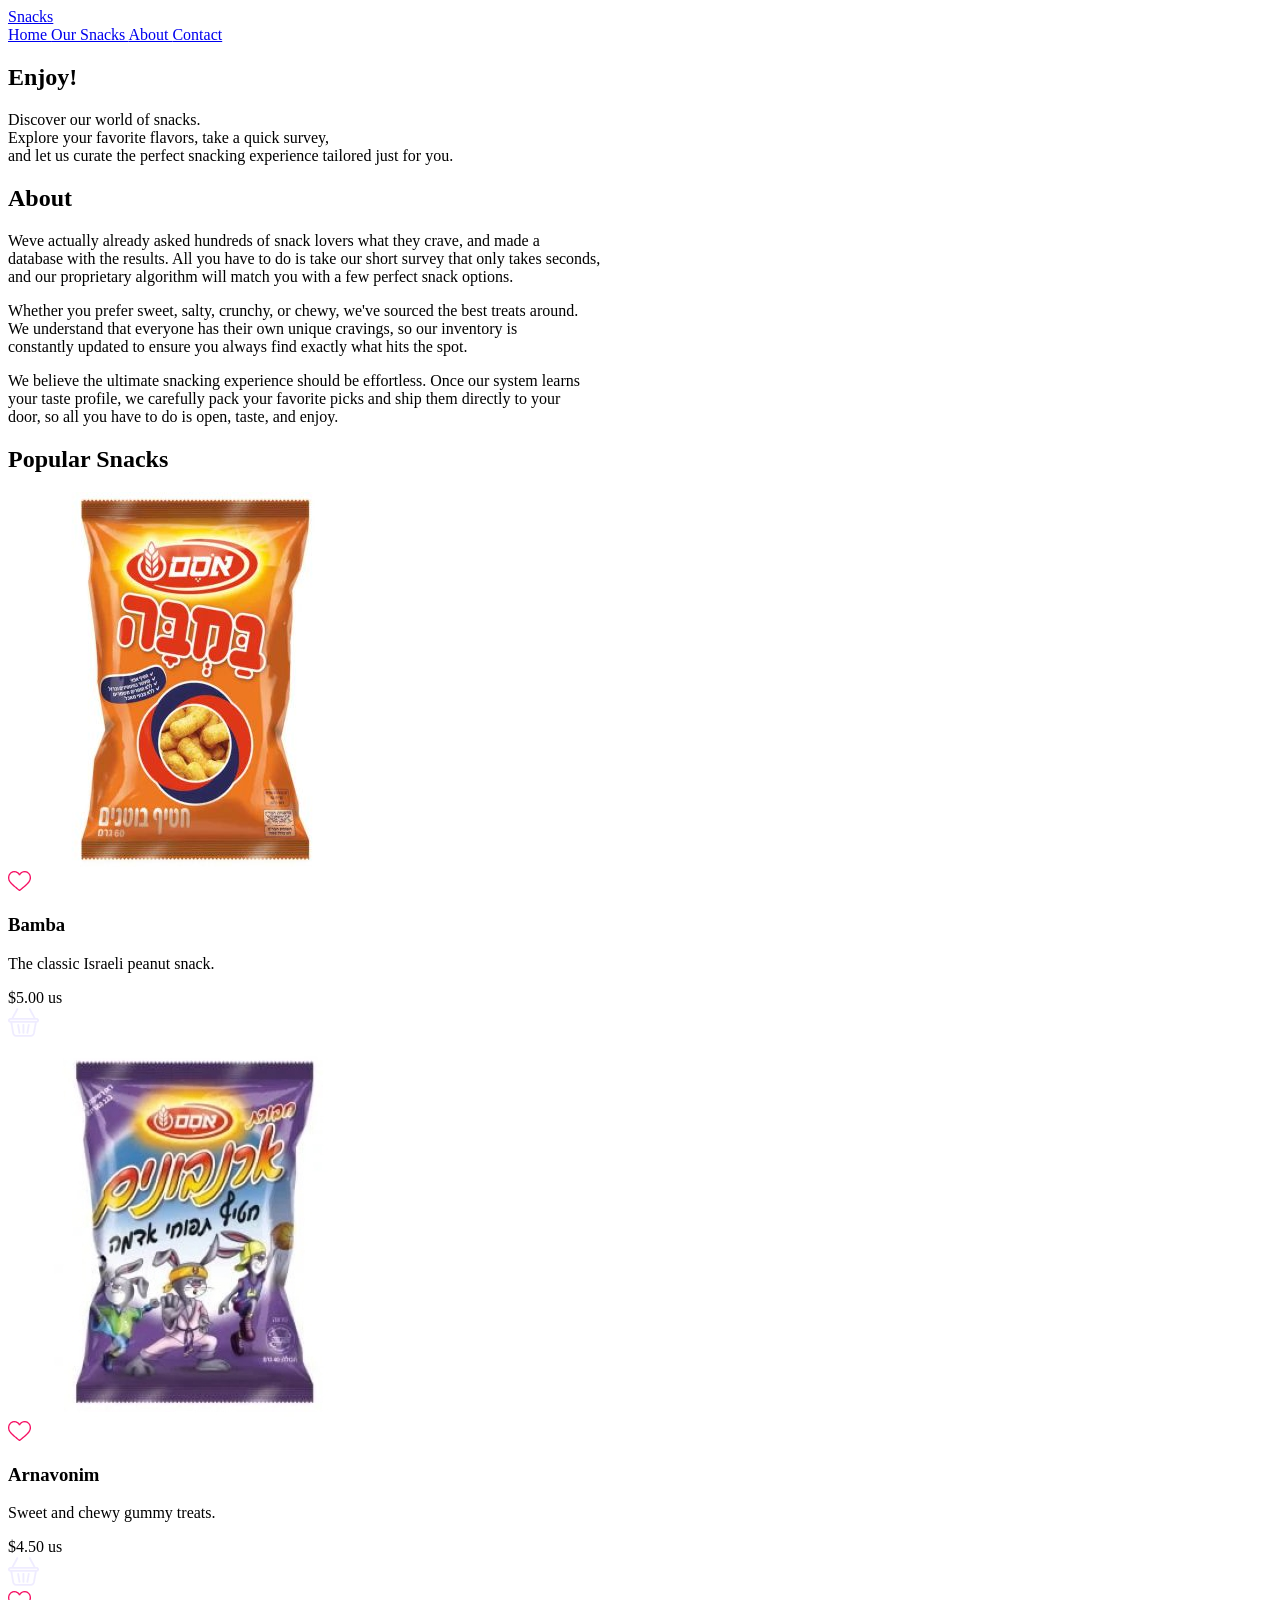
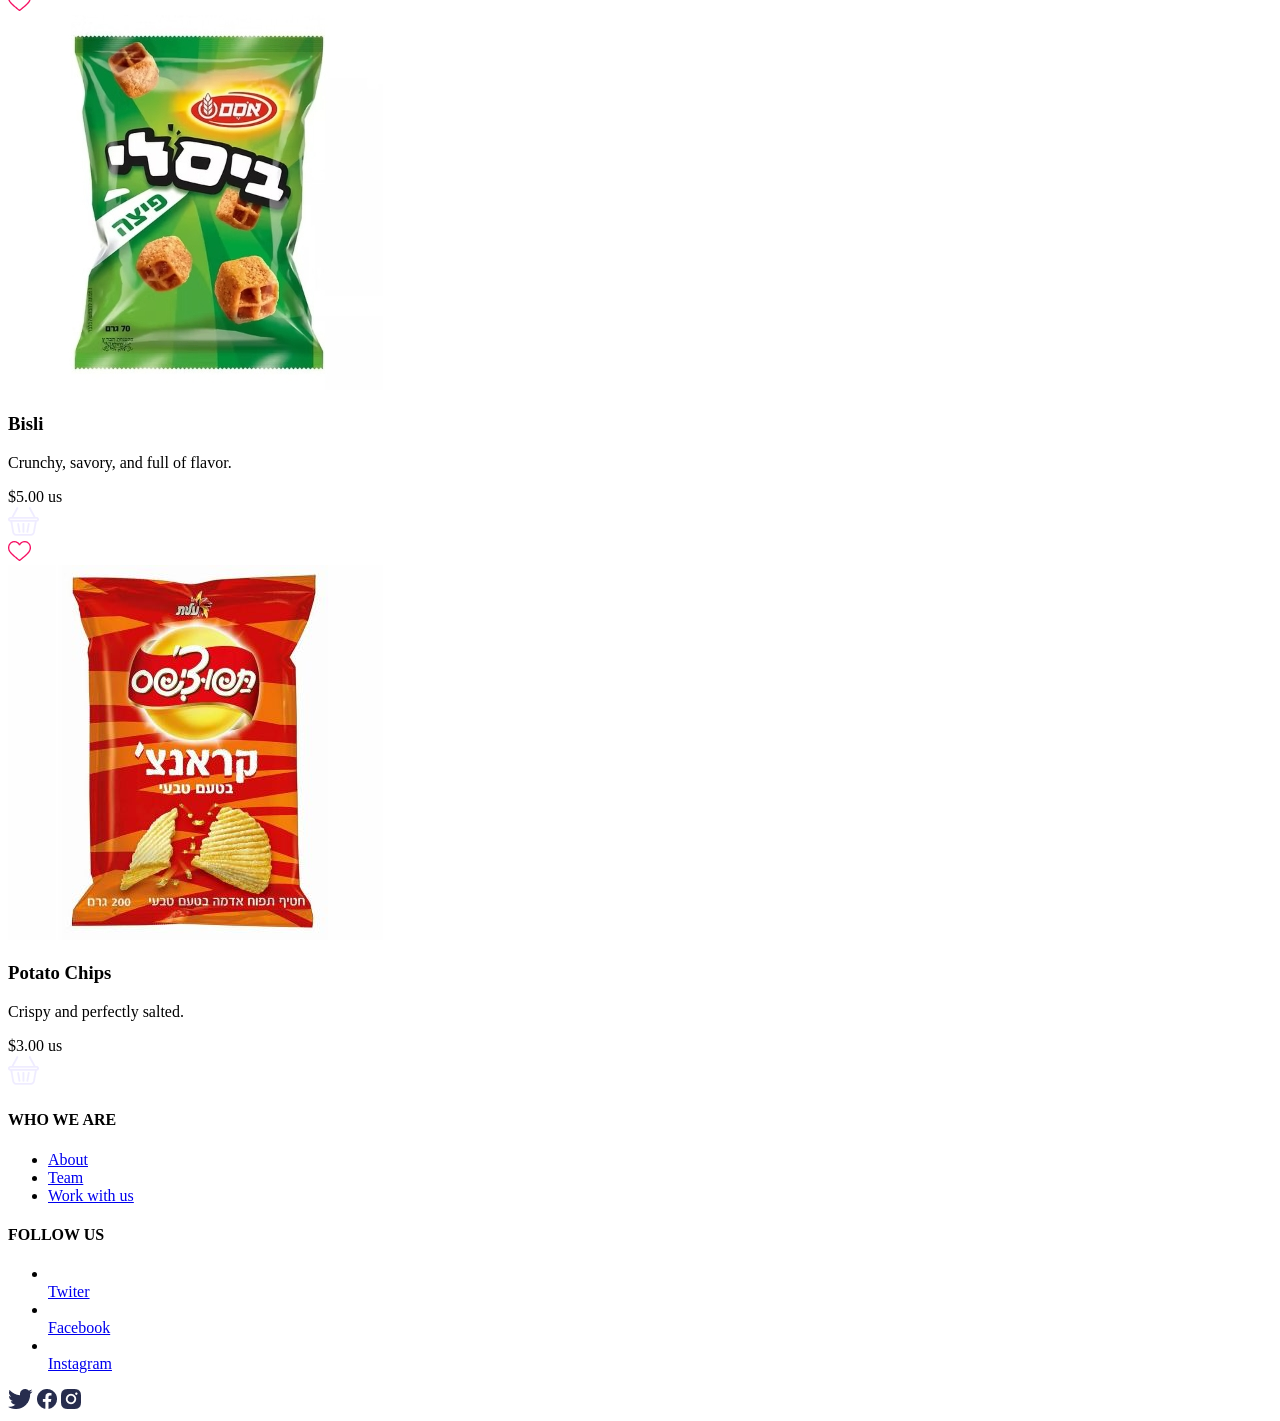
==== index.html @ 6602edfd "Update images and html" ====
<!DOCTYPE html>
<html>
    <head>
        <title> Snacks Page</title>
        <link rel="css/style.css" href="style.css">
    </head>
    <body>
        <header>
            <a href = "#">
                <span> Snacks </span>
            </a>
        </header>
        <nav>
            <a href = "#"> Home </a>
            <a href = "#"> Our Snacks </a>
            <a href = "#"> About </a>
            <a href = "#"> Contact </a>
        </nav>
        <main>
            <section>
                <h1> Enjoy! </h1>
                <p>Discover our world of snacks.<br>
                Explore your favorite flavors, take a quick survey,<br>
                and let us curate the perfect snacking experience tailored just for you.</p>
            </section>
                <h2>About</h2>
                <p>Weve actually already asked hundreds of snack lovers what they crave, and made a<br>
                database with the results. All you have to do is take our short survey that only takes seconds,<br>
                and our proprietary algorithm will match you with a few perfect snack options.</p>
                <p>Whether you prefer sweet, salty, crunchy, or chewy, we've sourced the best treats around.<br>
                We understand that everyone has their own unique cravings, so our inventory is<br>
                constantly updated to ensure you always find exactly what hits the spot.</p>
                <p>We believe the ultimate snacking experience should be effortless. Once our system learns<br>
                your taste profile, we carefully pack your favorite picks and ship them directly to your<br>
                door, so all you have to do is open, taste, and enjoy.</p>
                <h2> Popular Snacks </h2>
           <section class="products-container">
                <div class="product-card">
                    <div class="image-wrapper">
                        <img src="images/Bamba.jpg" alt="Bamba" title="Bamba" class="main-snack-img">
                        <div class="heart-container">
                            <img src="images/heart.png" alt="Like" title="Like" class="icon-img">
                        </div>
                    </div>
                    <h3>Bamba</h3>
                    <p>The classic Israeli peanut snack.</p>
                    <div class="card-bottom">
                        <span class="price">$5.00 us</span>
                        <div class="basket-container">
                            <img src="images/shopping-basket.png" alt="Add to cart" title="Add to cart" class="icon-img">
                        </div>
                    </div>
                </div>

                <div class="product-card">
                    <div class="image-wrapper">
                        <img src="images/Arnavonim.jpg" alt="Arnavonim" title="Arnavonim">
                        <div class="heart-container">
                            <img src="images/heart.png" alt="Like" title="Like" class="icon-img">
                        </div>
                    </div>
                    <h3>Arnavonim</h3>
                    <p>Sweet and chewy gummy treats.</p>
                    <div class="card-bottom"></div>
                        <span class="price">$4.50 us</span>
                        <div class="basket-container">
                            <img src="images/shopping-basket.png" alt="Add to cart" title="Add to cart" class="icon-img">
                        </div>
                    </div>
                </div>

                <div class="product-card">
                    <div class="image-wrapper">
                        <div class="heart-container">
                            <img src="images/heart.png" alt="Like" title="Like" class="icon-img">
                        </div>
                    </div>
                    <img src="images/Bisli.jpg" alt="Bisli" title="Bisli">
                    <h3>Bisli</h3>
                    <p>Crunchy, savory, and full of flavor.</p>
                    <div class="card-bottom">
                        <span class="price">$5.00 us</span>
                        <div class="basket-container">
                            <img src="images/shopping-basket.png" alt="Add to cart" title="Add to cart" class="icon-img">
                        </div>
                    </div>
                </div>

                <div class="product-card">
                    <div class="image-wrapper">
                        <div class="heart-container">
                            <img src="images/heart.png" alt="Like" title="Like" class="icon-img">
                        </div>
                    </div>
                    <img src="images/chips.jpg" alt="Chips" title="Chips">
                    <h3>Potato Chips</h3>
                    <p>Crispy and perfectly salted.</p>
                    <div class="card-bottom"></div>
                        <span class="price">$3.00 us</span>
                        <div class="basket-container">
                            <img src="images/shopping-basket.png" alt="Add to cart" title="Add to cart" class="icon-img">
                        </div>
                    </div>
                </div>
            </section>
        </main>
        <footer>
            <section>
                <h4> WHO WE ARE </h4>
                <ul class="clean-list">
                    <li><a href="#"> About </a></li>
                    <li><a href="#"> Team </a></li>
                    <li><a href="#"> Work with us</a></li>
                </ul>
                <h4> FOLLOW US </h4>
                <ul class="clean-list">
                    <li></li><a href="#">Twiter </a></li>
                    <li></li><a href="#"> Facebook </a></li>
                    <li></li><a href="#"> Instagram </a></li>
                </ul>
            </section>
            <section>
                <a href="#"><img src="images/twiter.png" alt="" title=""></a>
                <a href="#"><img src="images/facebook.png" alt="" title=""></a>
                <a href="#"><img src="images/instagram.png" alt="" title=""></a>
            </section>
        </footer>
    </body>
</html>
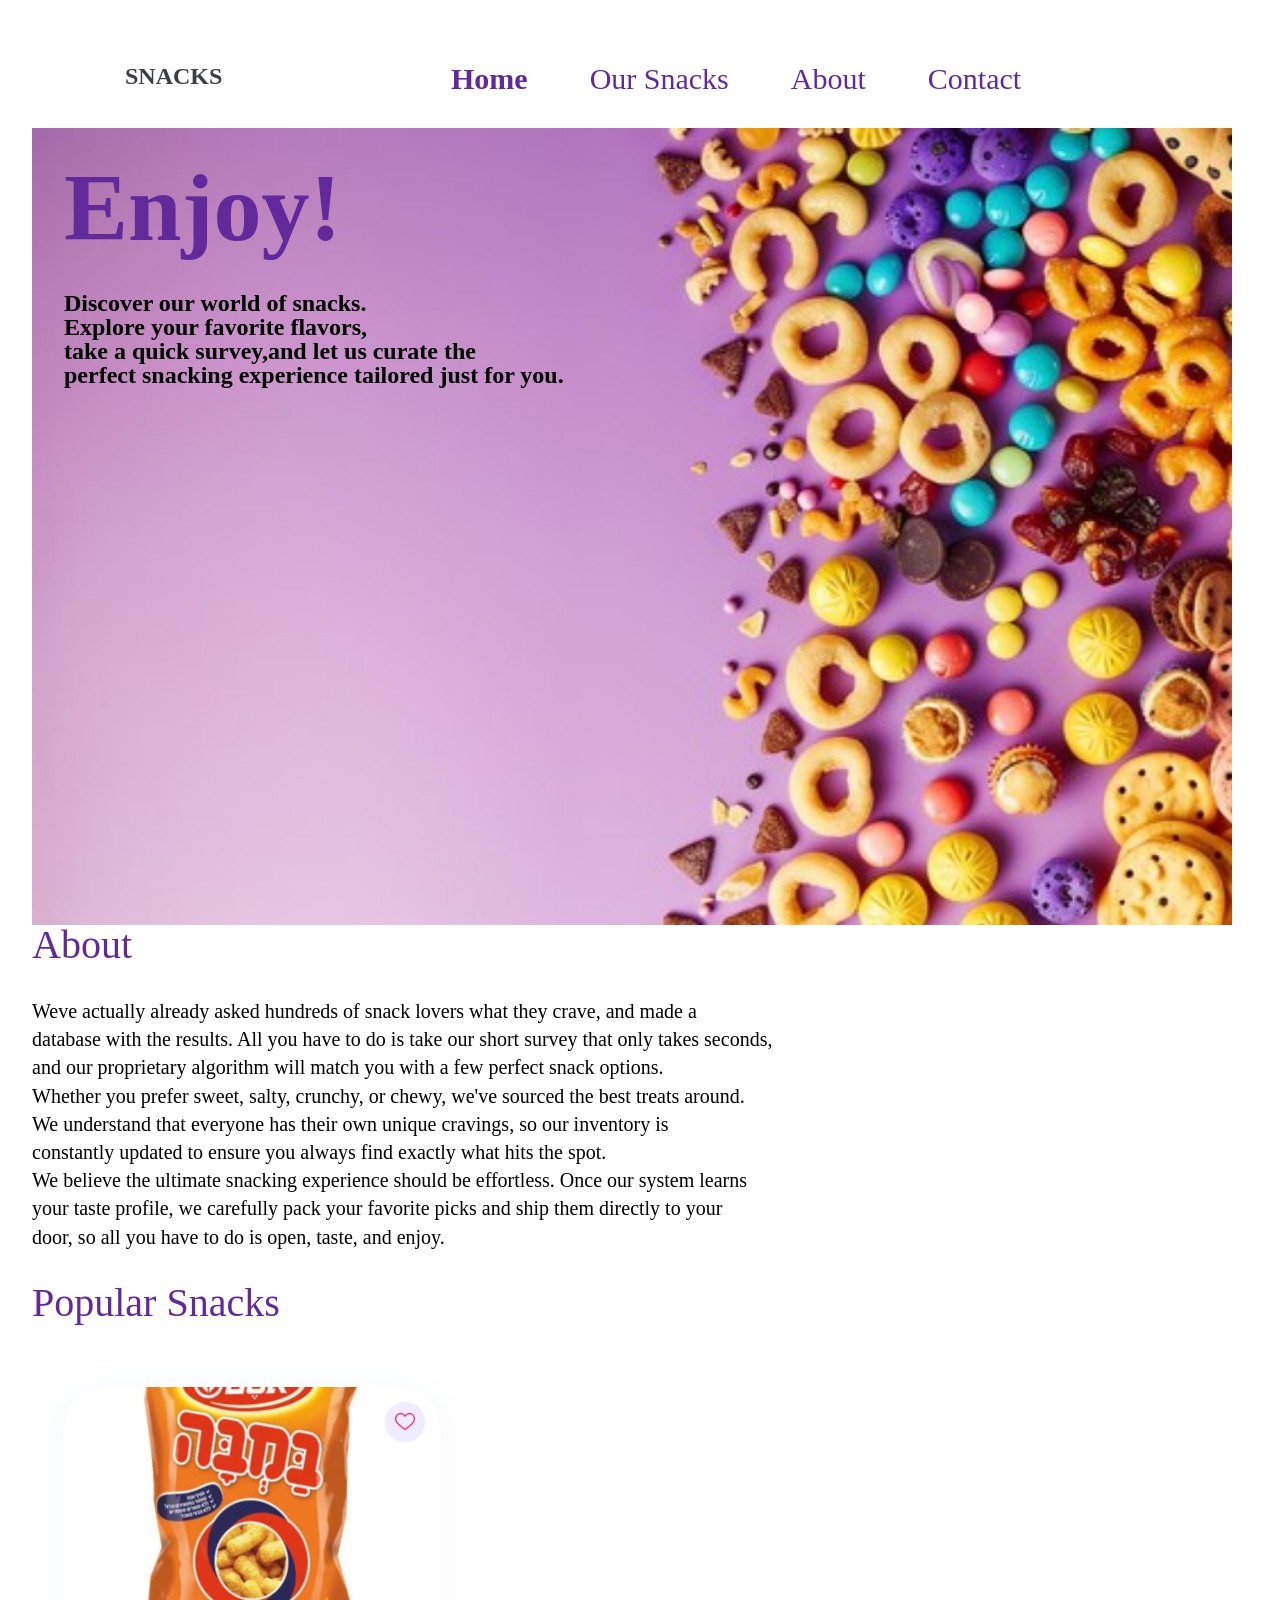
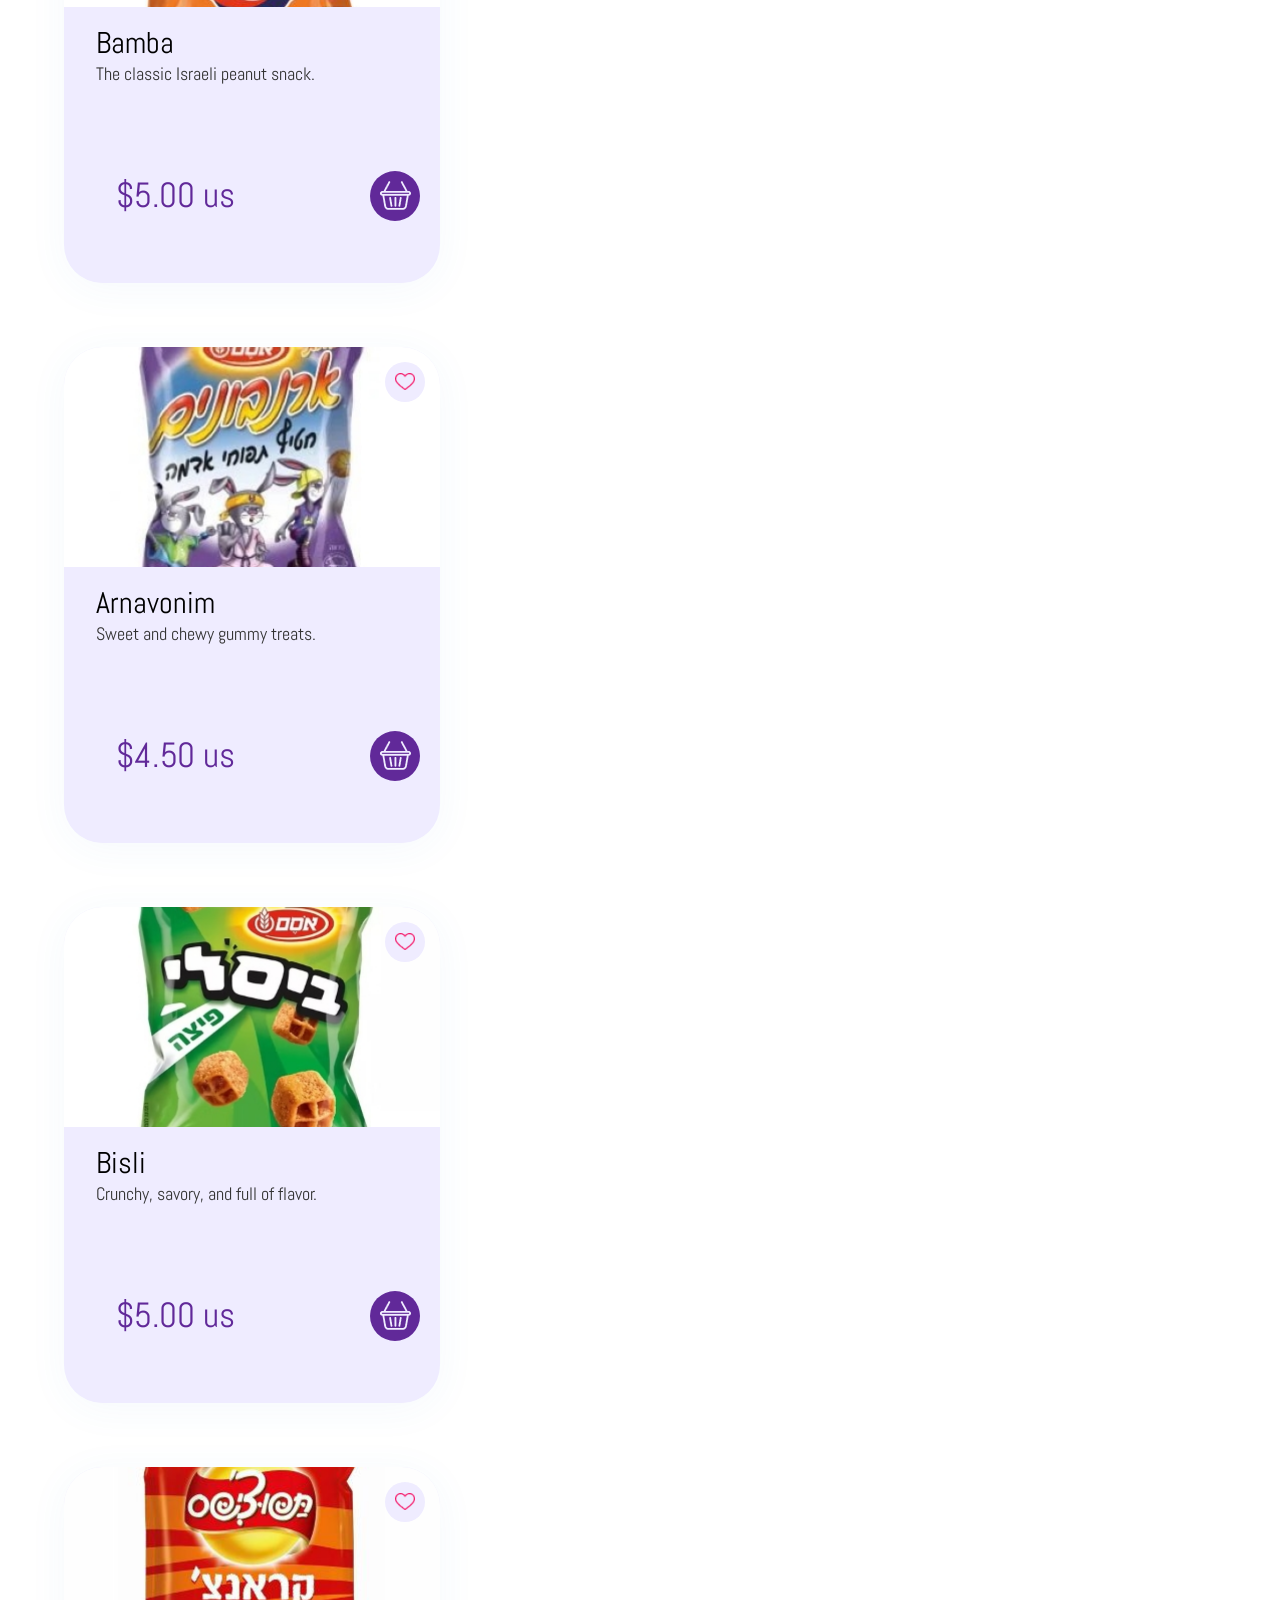
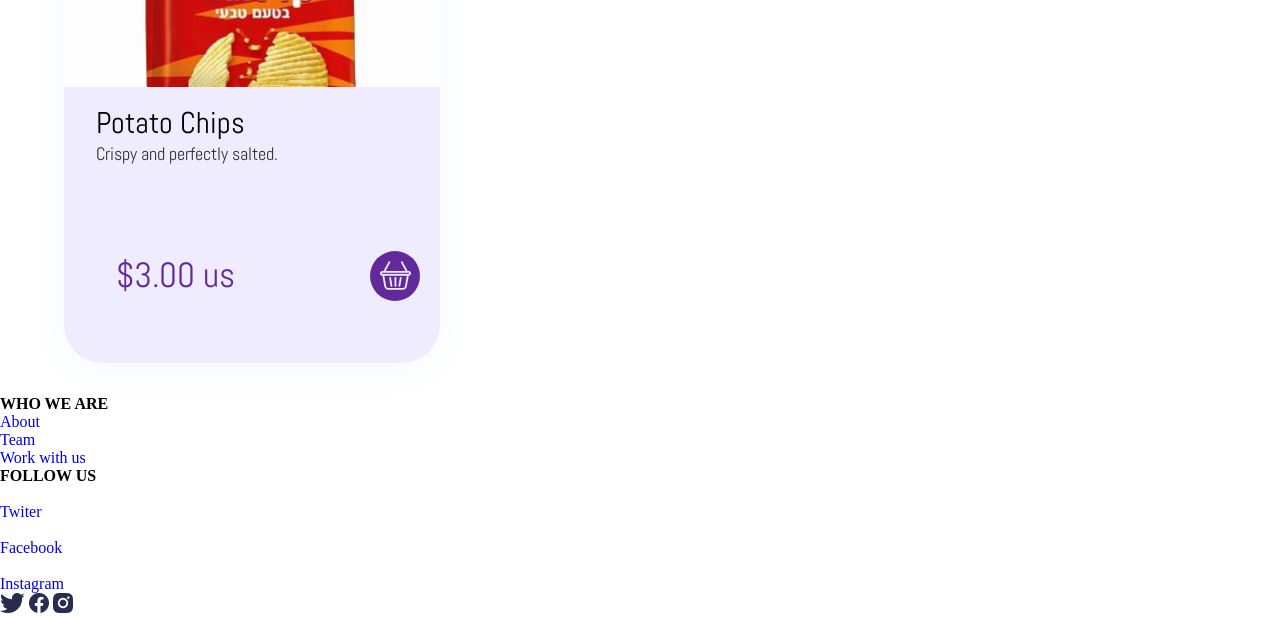
==== commit e43e01af: "Update all docs" ====
--- a/index.html
+++ b/index.html
@@ -2,108 +2,112 @@
 <html>
     <head>
         <title> Snacks Page</title>
-        <link rel="css/style.css" href="style.css">
+        <link rel="stylesheet" href="css/style.css">
     </head>
     <body>
-        <header>
-            <a href = "#">
-                <span> Snacks </span>
-            </a>
-        </header>
-        <nav>
-            <a href = "#"> Home </a>
-            <a href = "#"> Our Snacks </a>
-            <a href = "#"> About </a>
-            <a href = "#"> Contact </a>
-        </nav>
-        <main>
-            <section>
-                <h1> Enjoy! </h1>
-                <p>Discover our world of snacks.<br>
-                Explore your favorite flavors, take a quick survey,<br>
-                and let us curate the perfect snacking experience tailored just for you.</p>
-            </section>
-                <h2>About</h2>
-                <p>Weve actually already asked hundreds of snack lovers what they crave, and made a<br>
-                database with the results. All you have to do is take our short survey that only takes seconds,<br>
-                and our proprietary algorithm will match you with a few perfect snack options.</p>
-                <p>Whether you prefer sweet, salty, crunchy, or chewy, we've sourced the best treats around.<br>
-                We understand that everyone has their own unique cravings, so our inventory is<br>
-                constantly updated to ensure you always find exactly what hits the spot.</p>
-                <p>We believe the ultimate snacking experience should be effortless. Once our system learns<br>
-                your taste profile, we carefully pack your favorite picks and ship them directly to your<br>
-                door, so all you have to do is open, taste, and enjoy.</p>
-                <h2> Popular Snacks </h2>
-           <section class="products-container">
-                <div class="product-card">
-                    <div class="image-wrapper">
-                        <img src="images/Bamba.jpg" alt="Bamba" title="Bamba" class="main-snack-img">
-                        <div class="heart-container">
-                            <img src="images/heart.png" alt="Like" title="Like" class="icon-img">
+        <div id="wrapper">
+            <header>
+                <a href = "#" id="logo">
+                    <span> SNACKS </span>
+                </a>
+                <nav>
+                    <a href = "#"> Home </a>
+                    <a href = "#"> Our Snacks </a>
+                    <a href = "#"> About </a>
+                    <a href = "#"> Contact </a>
+                </nav>
+            </header>
+            <main>
+                <section class="first">
+                    <h1> Enjoy! </h1>
+                    <p>Discover our world of snacks.<br>
+                    Explore your favorite flavors, <br>
+                    take a quick survey,and let us curate the<br>
+                     perfect snacking experience tailored just for you.</p>
+                </section>
+                <section class="sec">
+                    <h2>About</h2>
+                    <p>Weve actually already asked hundreds of snack lovers what they crave, and made a<br>
+                    database with the results. All you have to do is take our short survey that only takes seconds,<br>
+                    and our proprietary algorithm will match you with a few perfect snack options.</p>
+                    <p>Whether you prefer sweet, salty, crunchy, or chewy, we've sourced the best treats around.<br>
+                    We understand that everyone has their own unique cravings, so our inventory is<br>
+                    constantly updated to ensure you always find exactly what hits the spot.</p>
+                    <p>We believe the ultimate snacking experience should be effortless. Once our system learns<br>
+                    your taste profile, we carefully pack your favorite picks and ship them directly to your<br>
+                    door, so all you have to do is open, taste, and enjoy.</p>
+                </section>
+                <section class="products-container">
+                    <h2> Popular Snacks </h2>
+                    <div class="product-card">
+                        <div class="image-wrapper">
+                            <img src="images/Bamba.jpg" alt="Bamba" title="Bamba" class="main-snack-img">
+                            <div class="heart-container">
+                                <img src="images/heart.png" alt="Like" title="Like" class="icon-img">
+                            </div>
+                        </div>
+                        <h3>Bamba</h3>
+                        <p>The classic Israeli peanut snack.</p>
+                        <div class="card-bottom">
+                            <span class="price">$5.00 us</span>
+                            <div class="basket-container">
+                                <img src="images/shopping-basket.png" alt="Add to cart" title="Add to cart" class="icon-img">
+                            </div>
                         </div>
                     </div>
-                    <h3>Bamba</h3>
-                    <p>The classic Israeli peanut snack.</p>
-                    <div class="card-bottom">
-                        <span class="price">$5.00 us</span>
-                        <div class="basket-container">
-                            <img src="images/shopping-basket.png" alt="Add to cart" title="Add to cart" class="icon-img">
+    
+                    <div class="product-card">
+                        <div class="image-wrapper">
+                            <img src="images/Arnavonim.jpg" alt="Arnavonim" title="Arnavonim" class="main-snack-img">
+                            <div class="heart-container">
+                                <img src="images/heart.png" alt="Like" title="Like" class="icon-img">
+                            </div>
+                        </div>
+                        <h3>Arnavonim</h3>
+                        <p>Sweet and chewy gummy treats.</p>
+                        <div class="card-bottom">
+                            <span class="price">$4.50 us</span>
+                            <div class="basket-container">
+                                <img src="images/shopping-basket.png" alt="Add to cart" title="Add to cart" class="icon-img">
+                            </div>
                         </div>
                     </div>
-                </div>
-
-                <div class="product-card">
-                    <div class="image-wrapper">
-                        <img src="images/Arnavonim.jpg" alt="Arnavonim" title="Arnavonim">
-                        <div class="heart-container">
-                            <img src="images/heart.png" alt="Like" title="Like" class="icon-img">
+                    <div class="product-card">
+                        <div class="image-wrapper">
+                            <img src="images/Bisli.jpg" alt="Bisli" title="Bisli" class="main-snack-img">
+                            <div class="heart-container">
+                                <img src="images/heart.png" alt="Like" title="Like" class="icon-img">
+                            </div>
+                        </div>
+                        <h3>Bisli</h3>
+                        <p>Crunchy, savory, and full of flavor.</p>
+                        <div class="card-bottom">
+                            <span class="price">$5.00 us</span>
+                            <div class="basket-container">
+                                <img src="images/shopping-basket.png" alt="Add to cart" title="Add to cart" class="icon-img">
+                            </div>
                         </div>
                     </div>
-                    <h3>Arnavonim</h3>
-                    <p>Sweet and chewy gummy treats.</p>
-                    <div class="card-bottom"></div>
-                        <span class="price">$4.50 us</span>
-                        <div class="basket-container">
-                            <img src="images/shopping-basket.png" alt="Add to cart" title="Add to cart" class="icon-img">
+
+                    <div class="product-card">
+                        <div class="image-wrapper">
+                            <img src="images/chips.jpg" alt="Chips" title="Chips" class="main-snack-img">
+                            <div class="heart-container">
+                                <img src="images/heart.png" alt="Like" title="Like" class="icon-img">
+                            </div>
+                        </div>
+                        <h3>Potato Chips</h3>
+                        <p>Crispy and perfectly salted.</p>
+                        <div class="card-bottom">
+                            <span class="price">$3.00 us</span>
+                            <div class="basket-container">
+                                <img src="images/shopping-basket.png" alt="Add to cart" title="Add to cart" class="icon-img">
+                            </div>
                         </div>
                     </div>
-                </div>
-
-                <div class="product-card">
-                    <div class="image-wrapper">
-                        <div class="heart-container">
-                            <img src="images/heart.png" alt="Like" title="Like" class="icon-img">
-                        </div>
-                    </div>
-                    <img src="images/Bisli.jpg" alt="Bisli" title="Bisli">
-                    <h3>Bisli</h3>
-                    <p>Crunchy, savory, and full of flavor.</p>
-                    <div class="card-bottom">
-                        <span class="price">$5.00 us</span>
-                        <div class="basket-container">
-                            <img src="images/shopping-basket.png" alt="Add to cart" title="Add to cart" class="icon-img">
-                        </div>
-                    </div>
-                </div>
-
-                <div class="product-card">
-                    <div class="image-wrapper">
-                        <div class="heart-container">
-                            <img src="images/heart.png" alt="Like" title="Like" class="icon-img">
-                        </div>
-                    </div>
-                    <img src="images/chips.jpg" alt="Chips" title="Chips">
-                    <h3>Potato Chips</h3>
-                    <p>Crispy and perfectly salted.</p>
-                    <div class="card-bottom"></div>
-                        <span class="price">$3.00 us</span>
-                        <div class="basket-container">
-                            <img src="images/shopping-basket.png" alt="Add to cart" title="Add to cart" class="icon-img">
-                        </div>
-                    </div>
-                </div>
-            </section>
-        </main>
+                </section>
+            </main>
+        </div>
         <footer>
             <section>
                 <h4> WHO WE ARE </h4>
--- a/css/style.css
+++ b/css/style.css
@@ -0,0 +1,285 @@
+
+* {
+    margin: 0;
+    padding: 0;
+}
+
+header,nav,main,aside,section,article,footer,div {
+    display: block;
+}
+@font-face {
+    font-family: 'Nunito';
+    src: url('/fonts/Nunito-VariableFont_wght.ttf') format('truetype'); 
+    font-weight: 400; 
+    font-style: normal;
+    font-family: 'Rubik';
+    src: url('/fonts/Rubik-Italic-VariableFont_wght.ttf') format('truetype'); 
+    font-weight: 400; 
+    font-style: normal;
+    font-family: 'Abel';
+    src: url('/fonts/Abel-Regular.ttf') format('truetype'); 
+    font-weight: 400; 
+    font-style: normal;
+}
+
+body{
+    background-color: #FFFFFF;
+}
+
+#wrapper {
+    margin: 32px 32px;
+}
+header {
+    display: flex;         
+    align-items: center;
+    position: relative;
+}
+
+#logo{
+    background-image: url("../images/logo.png");
+    background-repeat: no-repeat;
+    background-size: contain;
+    display: block;
+    width: 64px;
+    height: 64px;
+}
+a {
+    text-decoration: none;
+}
+#logo span{
+    font-family: 'Nunito';
+    font-weight: 700;
+    font-size: 24px;
+    line-height: 100%;
+    letter-spacing: 25%;
+    color: #3E3F43;
+    position: absolute;
+    width: 191px;
+    height: 33px;
+    top: 32px;
+    left: 93px;
+}
+nav{
+    position: absolute;
+    top: 32px; 
+    left: 419px;
+    display: flex;
+}
+
+nav a{
+    font-family: 'Nunito';
+    font-weight: 400;
+    font-size: 30px;
+    line-height: 100%;
+    letter-spacing: 0%;
+    color: #612999;
+    margin-right: 62px;
+}
+nav a:first-child {
+    font-weight: 700;
+}
+
+.first {
+    background-image: url(/images/Snacks.jpg);
+    background-size: cover;
+    position: relative;
+    top: 32px;
+    width: 1200px;
+    height: 797px;
+    opacity: 1;
+}
+
+.first h1{
+    font-family: 'Nunito';
+    font-weight: 800;
+    font-size: 96px;
+    line-height: 100%;
+    letter-spacing: 0%;
+    color: #612999;
+    width: 448px;
+    height: 131px;
+    position: absolute;
+    top: 32px;
+    left: 32px;
+    opacity: 1;
+}
+
+.first p {
+    font-family: 'Nunito';
+    font-weight: 600;
+    font-size: 24px;
+    line-height: 100%;
+    letter-spacing: 0%;
+    color: black;
+    width: 448;
+    height: 99;
+    position: absolute;
+    top: 163px;
+    left: 32px;
+    opacity: 1;
+}
+.sec {
+    position: relative;
+    margin-top: 32px; 
+}
+.sec h2{
+    font-family: 'Rubik';
+    font-weight: 500;
+    font-size: 40px;
+    line-height: 40px;
+    letter-spacing: 0%;
+    color: #612999;
+    width: 136;
+    height: 40;
+    margin-top: 32px;
+    margin-bottom: 32px;
+    left: 32px;
+    opacity: 1;
+}
+.sec p{
+    font-family: 'Rubik';
+    font-weight: 400;
+    font-size: 20px;
+    line-height: 141%;
+    letter-spacing: 0%;
+    text-align: justify;
+    color: black;
+    height: 310;
+    left: 32px;
+    opacity: 1;
+}
+.products-container{
+    display: flex;
+    flex-wrap: wrap;
+    margin-top: 32px;
+    margin-right: 384px;
+    gap: 32px;
+    height: 1096;
+    top: 1371px;
+    left: 32px;
+    opacity: 1;    
+}
+.products-container h2{
+    width: 100%;
+    font-family: 'Rubik';
+    font-weight: 500;
+    font-size: 40px;
+    line-height: 40px;
+    letter-spacing: 0%;
+    color: #612999;
+    width: 282;
+    height: 40;
+    top: 1371px;
+    opacity: 1;
+}
+
+.product-card {
+    width: 376px;
+    height: 496px;
+    border-radius: 38px;
+    opacity: 1;
+    background: #EFECFF;
+    display: flex;
+    flex-direction: column;
+    overflow: hidden;
+    position: relative; 
+    box-shadow: 0px 6px 40px 0px #3984BB0D;
+    margin-top: 32px;
+    margin-left: 32px;
+}
+
+
+.image-wrapper {
+    position: relative;
+    width: 100%;
+    height: 220px;
+}
+
+.image-wrapper img:not(.icon-img) {
+    width: 100%;
+    height: 100%;
+    object-fit: cover; 
+}
+
+.heart-container {
+    position: absolute;
+    top: 15px;
+    right: 15px;
+    background: #EFECFF;  
+    width: 40px;
+    height: 40px;
+    width: 47;
+    border-radius: 50%;
+    display: flex;
+    justify-content: center;
+    align-items: center;
+}
+
+.heart-container img {
+    width: 20px;
+}
+
+.product-card h3 {
+    font-family: 'Abel';
+    font-weight: 400;
+    font-size: 30px;
+    line-height: 100%;
+    letter-spacing: 0%;
+    text-align: justify;
+    color: black;
+    width: 221;
+    height: 38;
+    top: 1740px;
+    left: 64px;
+    margin-top: 21px;
+    margin-left: 32px;
+}
+
+.product-card p {
+    font-family: 'Abel';
+    font-weight: 400;
+    font-size: 18px;
+    line-height: 100%;
+    letter-spacing: 0%;
+    color: #333333;
+    width: 315;
+    height: 96;
+    top: 1785px;
+    left: 64px;
+    margin-top: 7px;
+    margin-left: 32px;
+}
+
+.card-bottom {
+    display: flex;
+    justify-content: space-between; 
+    align-items: center;
+    padding: 15px 20px 25px;
+}
+
+.price {
+    font-family: 'Abel';
+    font-weight: 400;
+    font-size: 35px;
+    line-height: 100%;
+    letter-spacing: 0%;
+    text-align: justify;
+    color: #612999;
+    width: 136;
+    height: 45;
+    top: 1858px;
+    left: 64px;
+    margin-left: 32px;
+    margin-top: 73px;
+}
+
+.basket-container {
+    background: #612999;
+    width: 50px;
+    height: 50px;
+    border-radius: 50%;
+    display: flex;
+    justify-content: center;
+    align-items: center;
+    margin-top: 73px;
+}
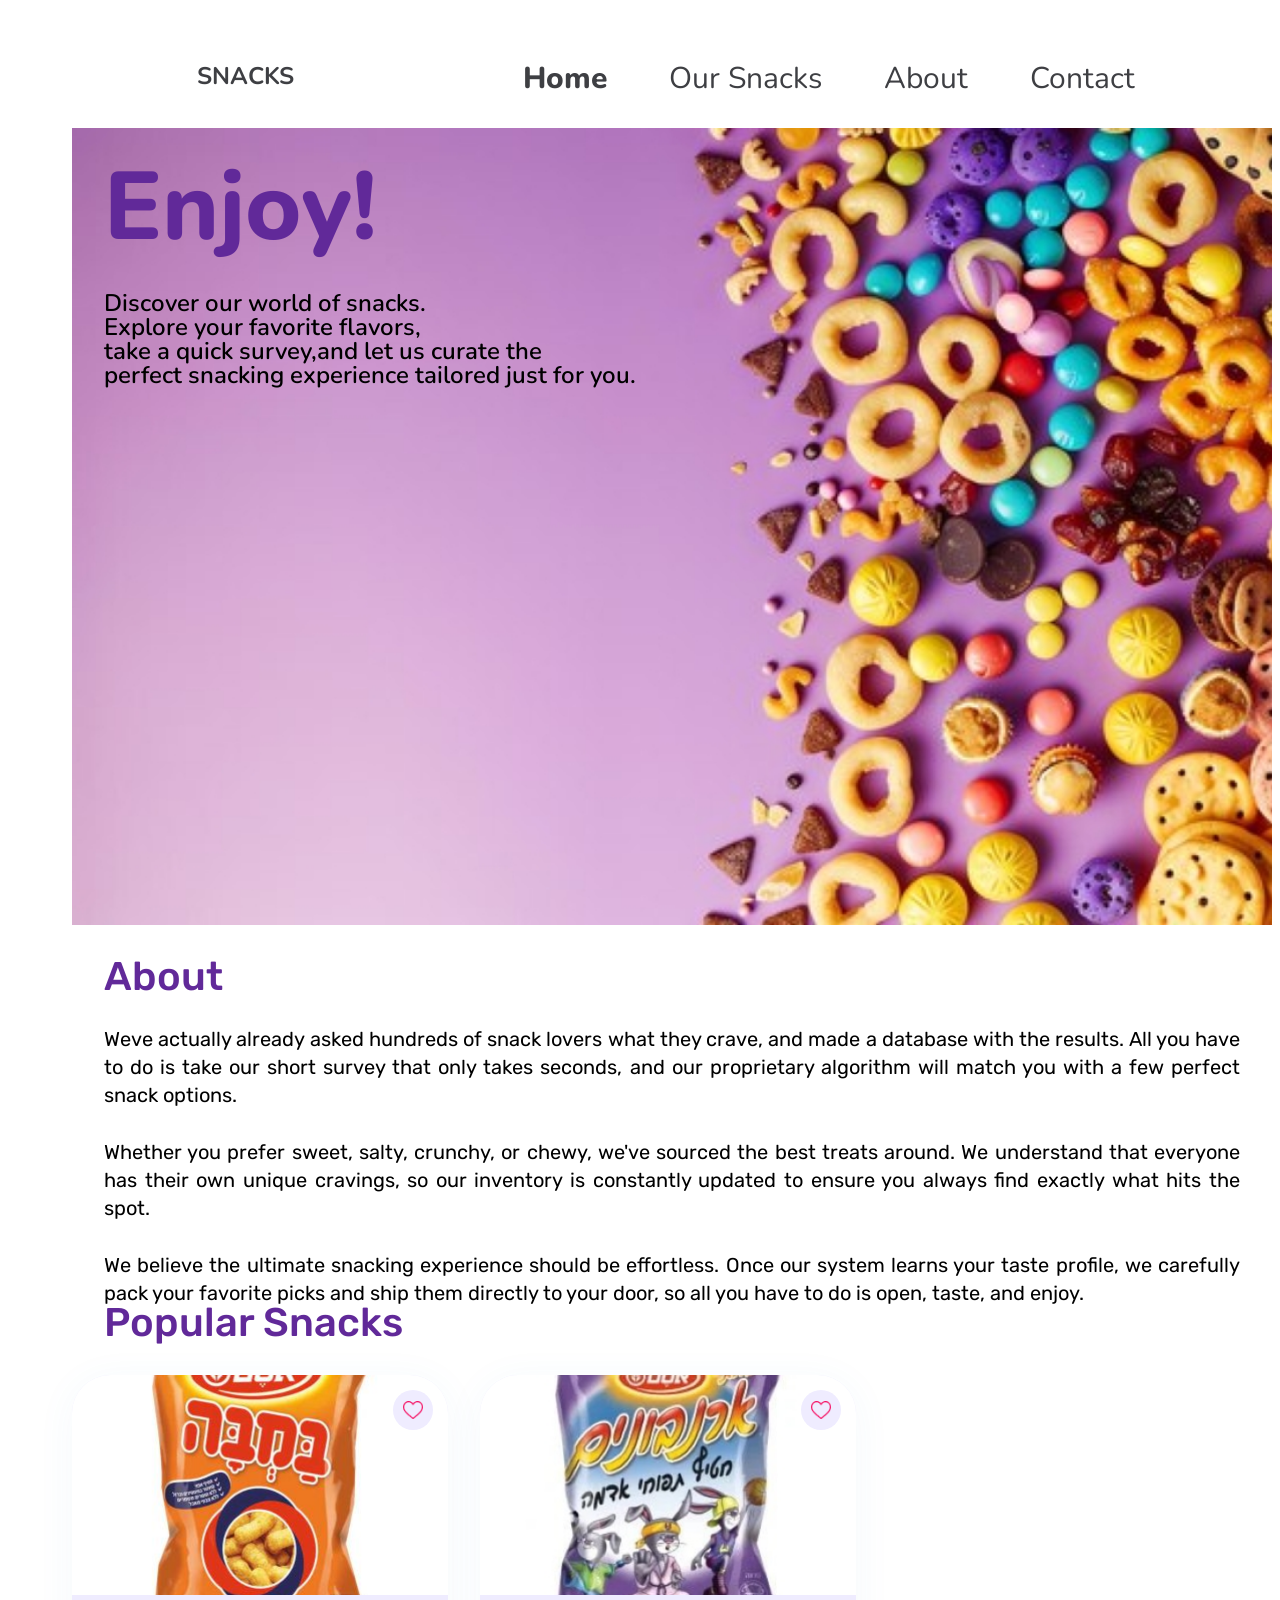
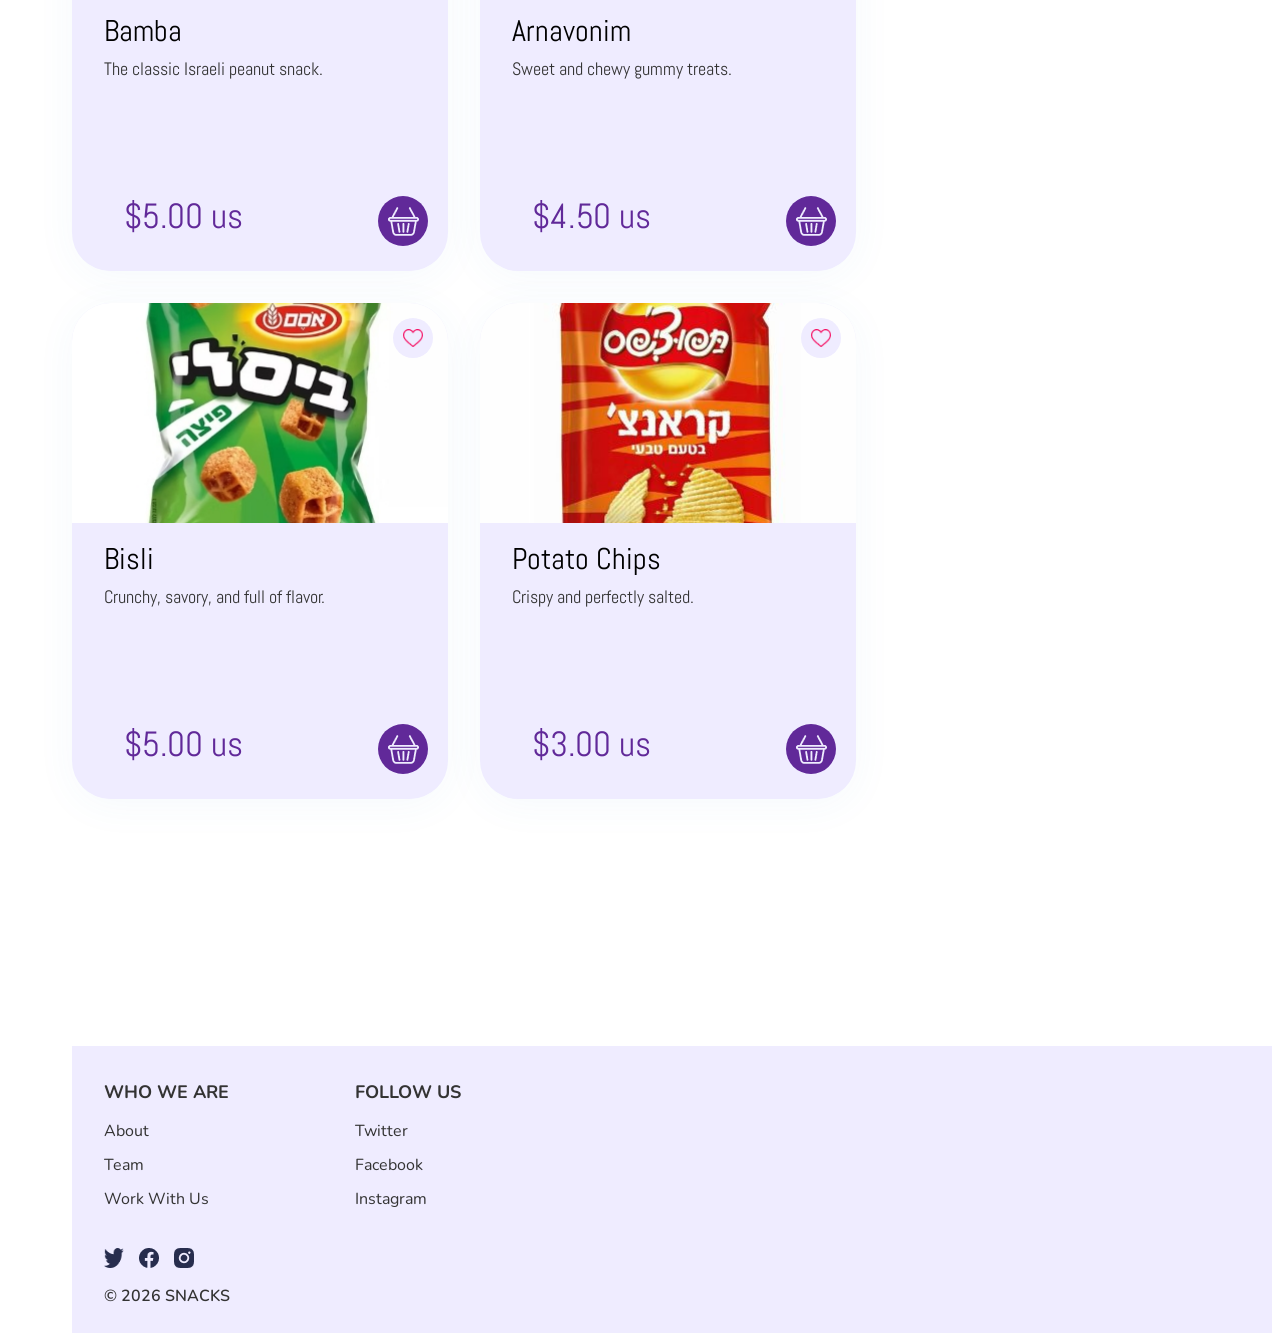
==== commit aa186293: "Update first page" ====
--- a/index.html
+++ b/index.html
@@ -7,14 +7,16 @@
     <body>
         <div id="wrapper">
             <header>
-                <a href = "#" id="logo">
+                <a href ="index.html" id="logo">
                     <span> SNACKS </span>
                 </a>
                 <nav>
-                    <a href = "#"> Home </a>
-                    <a href = "#"> Our Snacks </a>
-                    <a href = "#"> About </a>
-                    <a href = "#"> Contact </a>
+                    <ul>
+                    <li><a href = "#" class="active"> Home </a></li>
+                    </li><a href = "#" > Our Snacks </a></li>
+                    </li><a href = "#" > About </a></li>
+                    </li><a href = "#" > Contact </a></li>
+                    </ul>
                 </nav>
             </header>
             <main>
@@ -27,18 +29,20 @@
                 </section>
                 <section class="sec">
                     <h2>About</h2>
-                    <p>Weve actually already asked hundreds of snack lovers what they crave, and made a<br>
-                    database with the results. All you have to do is take our short survey that only takes seconds,<br>
-                    and our proprietary algorithm will match you with a few perfect snack options.</p>
-                    <p>Whether you prefer sweet, salty, crunchy, or chewy, we've sourced the best treats around.<br>
-                    We understand that everyone has their own unique cravings, so our inventory is<br>
-                    constantly updated to ensure you always find exactly what hits the spot.</p>
-                    <p>We believe the ultimate snacking experience should be effortless. Once our system learns<br>
-                    your taste profile, we carefully pack your favorite picks and ship them directly to your<br>
+                    <br><br>
+                    <p>Weve actually already asked hundreds of snack lovers what they crave, and made a
+                    database with the results. All you have to do is take our short survey that only takes seconds,
+                    and our proprietary algorithm will match you with a few perfect snack options.<br><br>
+                    Whether you prefer sweet, salty, crunchy, or chewy, we've sourced the best treats around.
+                    We understand that everyone has their own unique cravings, so our inventory is
+                    constantly updated to ensure you always find exactly what hits the spot.<br><br>
+                    We believe the ultimate snacking experience should be effortless. Once our system learns
+                    your taste profile, we carefully pack your favorite picks and ship them directly to your
                     door, so all you have to do is open, taste, and enjoy.</p>
                 </section>
-                <section class="products-container">
+                <section class="products-section">
                     <h2> Popular Snacks </h2>
+                    <section class="products-container">
                     <div class="product-card">
                         <div class="image-wrapper">
                             <img src="images/Bamba.jpg" alt="Bamba" title="Bamba" class="main-snack-img">
@@ -55,7 +59,6 @@
                             </div>
                         </div>
                     </div>
-    
                     <div class="product-card">
                         <div class="image-wrapper">
                             <img src="images/Arnavonim.jpg" alt="Arnavonim" title="Arnavonim" class="main-snack-img">
@@ -105,29 +108,42 @@
                             </div>
                         </div>
                     </div>
+                    </section>
                 </section>
             </main>
+            <footer class="main-footer">
+                <div class="footer-wrapper">
+                    <div class="footer-columns">
+                        <div class="footer-col">
+                            <h3 class="col-title">WHO WE ARE</h3>
+                            <ul class="footer-links">
+                                <li><a href="#">About</a></li>
+                                <li><a href="#">Team</a></li>
+                                <li><a href="#">Work With Us</a></li>
+                            </ul>
+                        </div>
+
+                        <div class="footer-col">
+                            <h3 class="col-title">FOLLOW US</h3>
+                            <ul class="footer-links">
+                                <li><a href="https://twitter.com" target="_blank">Twitter</a></li>
+                                <li><a href="https://facebook.com" target="_blank">Facebook</a></li>
+                                <li><a href="https://instagram.com" target="_blank">Instagram</a></li>
+                            </ul>
+                        </div>
+                    </div>
+
+                    <div class="social-row">
+                        <a href="https://twitter.com" target="_blank"><img src="images/twiter.png" alt="Twitter"></a>
+                        <a href="https://facebook.com" target="_blank"><img src="images/facebook.png" alt="Facebook"></a>
+                        <a href="https://instagram.com" target="_blank"><img src="images/instagram.png" alt="Instagram"></a>
+                    </div>
+
+                    <div class="copyrights">
+                        <p>© 2026 SNACKS </p>
+                    </div>
+                </div>
+            </footer>
         </div>
-        <footer>
-            <section>
-                <h4> WHO WE ARE </h4>
-                <ul class="clean-list">
-                    <li><a href="#"> About </a></li>
-                    <li><a href="#"> Team </a></li>
-                    <li><a href="#"> Work with us</a></li>
-                </ul>
-                <h4> FOLLOW US </h4>
-                <ul class="clean-list">
-                    <li></li><a href="#">Twiter </a></li>
-                    <li></li><a href="#"> Facebook </a></li>
-                    <li></li><a href="#"> Instagram </a></li>
-                </ul>
-            </section>
-            <section>
-                <a href="#"><img src="images/twiter.png" alt="" title=""></a>
-                <a href="#"><img src="images/facebook.png" alt="" title=""></a>
-                <a href="#"><img src="images/instagram.png" alt="" title=""></a>
-            </section>
-        </footer>
     </body>
 </html>
--- a/css/style.css
+++ b/css/style.css
@@ -10,15 +10,19 @@
 @font-face {
     font-family: 'Nunito';
     src: url('/fonts/Nunito-VariableFont_wght.ttf') format('truetype'); 
-    font-weight: 400; 
+    font-weight: 200 900; 
     font-style: normal;
+}
+    @font-face {
     font-family: 'Rubik';
-    src: url('/fonts/Rubik-Italic-VariableFont_wght.ttf') format('truetype'); 
-    font-weight: 400; 
+    src: url('/fonts/Rubik-VariableFont_wght.ttf') format('truetype'); 
+    font-weight: 200 900; 
     font-style: normal;
+}
+@font-face {
     font-family: 'Abel';
     src: url('/fonts/Abel-Regular.ttf') format('truetype'); 
-    font-weight: 400; 
+    font-weight: 200 900;  
     font-style: normal;
 }
 
@@ -27,12 +31,21 @@
 }
 
 #wrapper {
-    margin: 32px 32px;
+    margin: 0 auto;
+    width: 1136px;
 }
 header {
-    display: flex;         
+    display: flex;   
+    justify-content: flex-start; 
+    gap: 135px;     
     align-items: center;
     position: relative;
+    width: 1046px;
+    height: 64px;
+    top: 32px;
+    left: 32px;
+    opacity: 1;
+    margin-bottom: 32px;
 }
 
 #logo{
@@ -46,6 +59,7 @@
 a {
     text-decoration: none;
 }
+
 #logo span{
     font-family: 'Nunito';
     font-weight: 700;
@@ -59,6 +73,7 @@
     top: 32px;
     left: 93px;
 }
+
 nav{
     position: absolute;
     top: 32px; 
@@ -66,17 +81,28 @@
     display: flex;
 }
 
+nav ul{
+    display: flex;
+    align-items: center;
+    list-style: none;
+    gap: 62px;
+}
+
 nav a{
     font-family: 'Nunito';
     font-weight: 400;
     font-size: 30px;
     line-height: 100%;
     letter-spacing: 0%;
+    color: #3E3F43;
+    
+    white-space: nowrap;
+}
+nav a:hover{
     color: #612999;
-    margin-right: 62px;
-}
-nav a:first-child {
-    font-weight: 700;
+}
+nav a.active{
+    font-weight: 800;
 }
 
 .first {
@@ -86,12 +112,15 @@
     top: 32px;
     width: 1200px;
     height: 797px;
+    margin-bottom: 32px;
     opacity: 1;
 }
 
 .first h1{
     font-family: 'Nunito';
     font-weight: 800;
+    font-family: Nunito;
+    font-style: ExtraBold;  
     font-size: 96px;
     line-height: 100%;
     letter-spacing: 0%;
@@ -118,10 +147,12 @@
     left: 32px;
     opacity: 1;
 }
+
 .sec {
     position: relative;
     margin-top: 32px; 
 }
+
 .sec h2{
     font-family: 'Rubik';
     font-weight: 500;
@@ -129,13 +160,15 @@
     line-height: 40px;
     letter-spacing: 0%;
     color: #612999;
-    width: 136;
-    height: 40;
-    margin-top: 32px;
+    width: 136px;
+    height: 40px;
+    position: absolute;
+    top: 32px;
+    left: 32px;
     margin-bottom: 32px;
-    left: 32px;
-    opacity: 1;
-}
+    opacity: 1;
+}
+
 .sec p{
     font-family: 'Rubik';
     font-weight: 400;
@@ -144,33 +177,40 @@
     letter-spacing: 0%;
     text-align: justify;
     color: black;
-    height: 310;
-    left: 32px;
-    opacity: 1;
-}
-.products-container{
-    display: flex;
-    flex-wrap: wrap;
-    margin-top: 32px;
-    margin-right: 384px;
-    gap: 32px;
-    height: 1096;
-    top: 1371px;
-    left: 32px;
-    opacity: 1;    
-}
-.products-container h2{
-    width: 100%;
+    width: 1136px;
+    height: 310px;
+    position: relative;
+    top: 64px;
+    left: 32px;
+    opacity: 1;
+}
+
+.products-section{
+    position: relative;
+    margin-top: 32px; 
+}
+.products-section h2{
     font-family: 'Rubik';
     font-weight: 500;
     font-size: 40px;
     line-height: 40px;
     letter-spacing: 0%;
     color: #612999;
-    width: 282;
-    height: 40;
-    top: 1371px;
-    opacity: 1;
+    position: relative;
+    left: 32px;
+    opacity: 1;
+    margin-bottom: 32px;
+}
+
+.products-container{
+    display: flex;
+    flex-wrap: wrap;
+    width: 100%;
+    justify-content: flex-start;
+    margin-top: top 32px;
+    margin-left: top 32px;
+    gap: 32px;
+    margin-bottom: 247px;
 }
 
 .product-card {
@@ -184,8 +224,6 @@
     overflow: hidden;
     position: relative; 
     box-shadow: 0px 6px 40px 0px #3984BB0D;
-    margin-top: 32px;
-    margin-left: 32px;
 }
 
 
@@ -208,7 +246,6 @@
     background: #EFECFF;  
     width: 40px;
     height: 40px;
-    width: 47;
     border-radius: 50%;
     display: flex;
     justify-content: center;
@@ -227,12 +264,13 @@
     letter-spacing: 0%;
     text-align: justify;
     color: black;
-    width: 221;
-    height: 38;
+    width: 221px;
+    height: 38px;
     top: 1740px;
     left: 64px;
     margin-top: 21px;
     margin-left: 32px;
+    margin-bottom: 7px;
 }
 
 .product-card p {
@@ -242,8 +280,8 @@
     line-height: 100%;
     letter-spacing: 0%;
     color: #333333;
-    width: 315;
-    height: 96;
+    width: 315px;
+    height: 96px;
     top: 1785px;
     left: 64px;
     margin-top: 7px;
@@ -265,8 +303,8 @@
     letter-spacing: 0%;
     text-align: justify;
     color: #612999;
-    width: 136;
-    height: 45;
+    width: 136px;
+    height: 45px;
     top: 1858px;
     left: 64px;
     margin-left: 32px;
@@ -283,3 +321,82 @@
     align-items: center;
     margin-top: 73px;
 }
+
+.main-footer {
+    background-color:#EFECFF;
+    width: 100%;
+    width: 1200px;
+    height: 287px;
+    top: 2713px;
+    opacity: 1;
+
+}
+
+.footer-wrapper {
+    max-width: 1136px; 
+    margin: 0 auto;
+    padding: 0 20px;
+}
+
+.footer-columns {
+    display: flex;
+    gap: 126px; 
+    margin-bottom: 24px;
+}
+
+.col-title {
+    margin-top: 32px;
+    margin-bottom: 16px;
+    font-family: 'Nunito';
+    font-weight: 700;
+    font-size: 18px;
+    line-height: 28px;
+    letter-spacing: 0%;
+    text-transform: uppercase;
+    color:#333333;
+
+}
+
+.footer-links {
+    list-style: none;
+    padding: 0;
+}
+
+.footer-links li {
+    margin-bottom: 16px;
+}
+
+.footer-links a {
+    text-decoration: none;
+    color:#333333;
+    font-family: 'Nunito';
+    font-weight: 400;
+    font-size: 16px;
+    line-height: 100%;
+    letter-spacing: 0%;
+}
+
+.social-row {
+    display: flex;
+    gap: 15px;
+    margin-bottom: 16px;
+}
+
+.social-row img {
+    width: 20px;
+    height: 20px;
+    top: 2895px;
+    left: 125px;
+    opacity: 1;
+}
+
+.copyrights p {
+    font-family: Nunito;
+    color:#333333;
+    font-weight: 600;
+    font-size: 16px;
+    line-height: 100%;
+    letter-spacing: 0%;
+    margin-bottom: 52px;
+}
+
